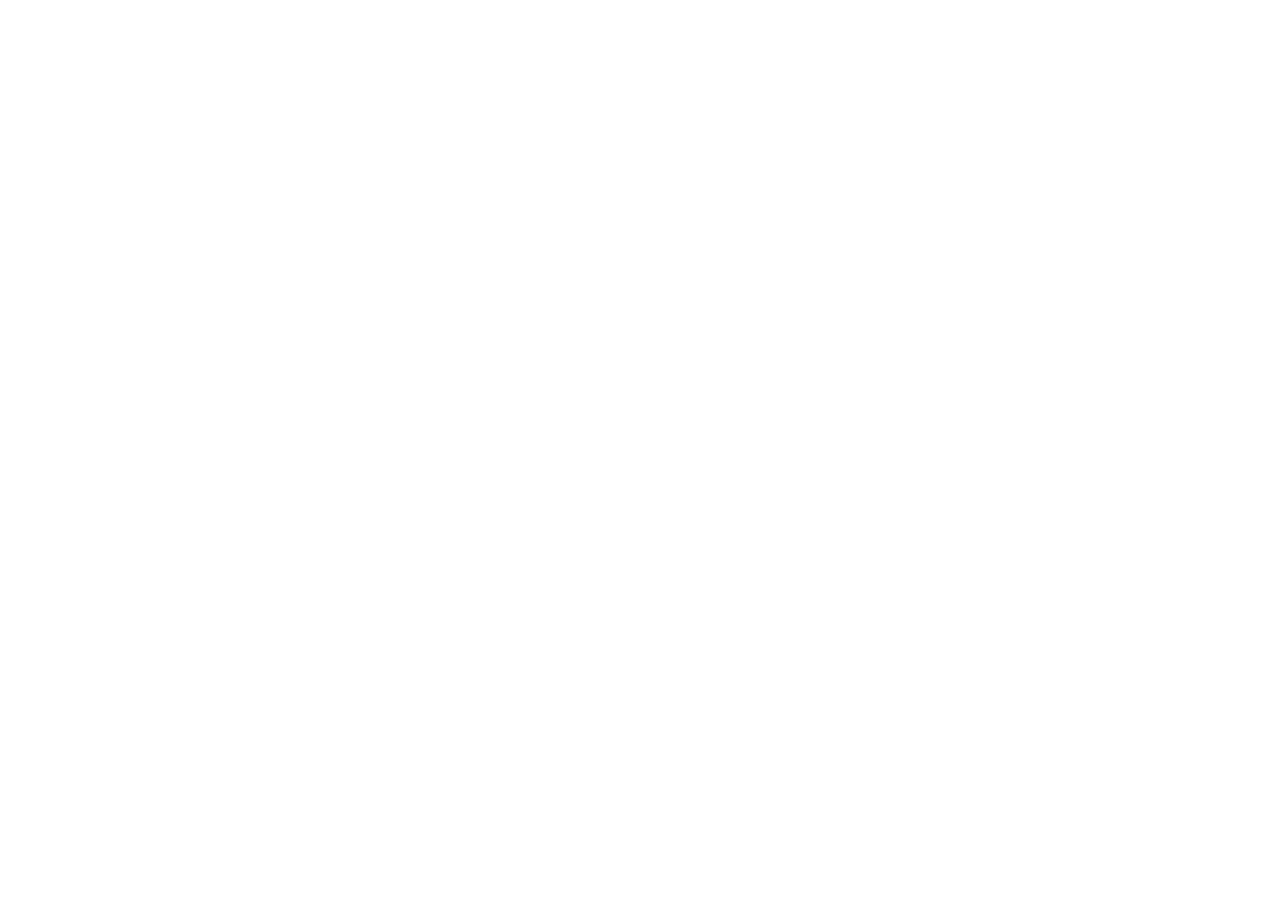
==== about_us.html @ 767f6a46 "update structure and component and custome some style" ====
<!DOCTYPE html>
<html lang="en">
<head>
    <meta charset="UTF-8">
    <meta name="viewport" content="width=device-width, initial-scale=1.0">
    <title>About Us</title>
</head>
<body>
    
</body>
</html>
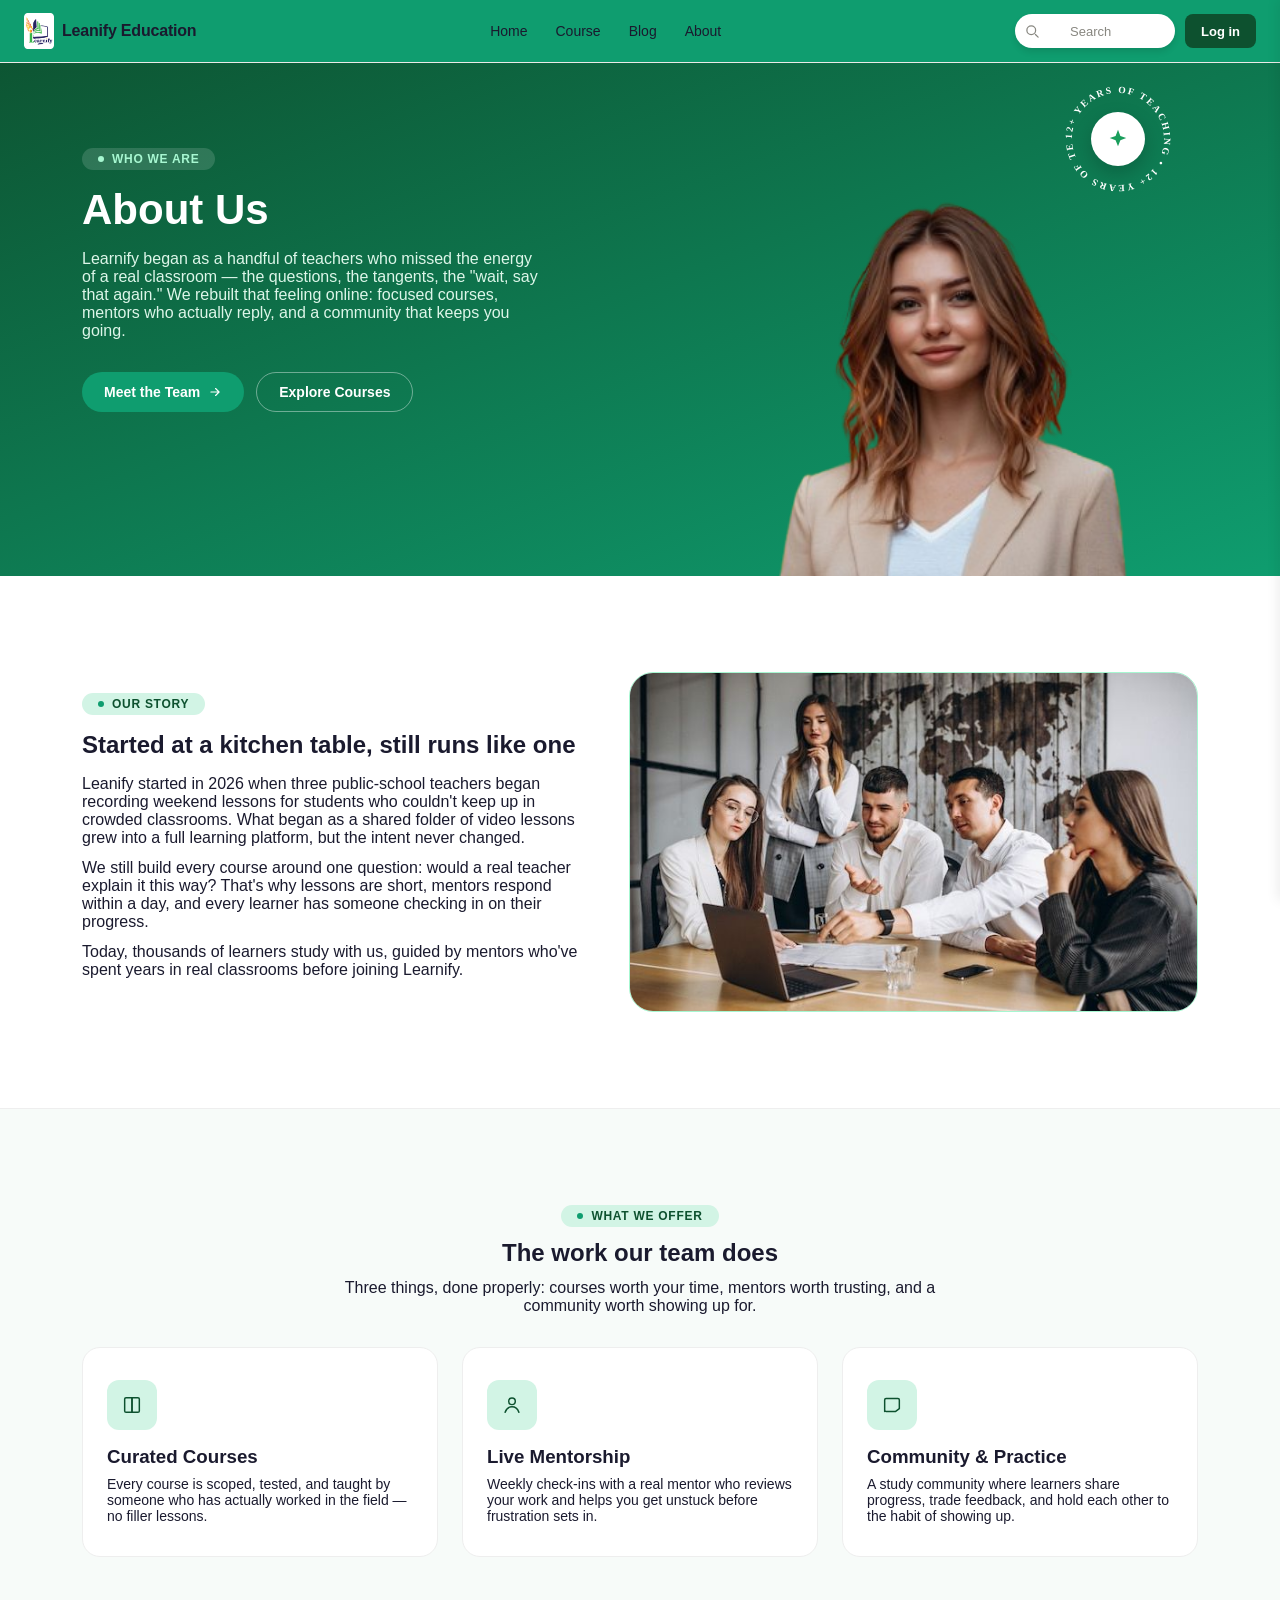
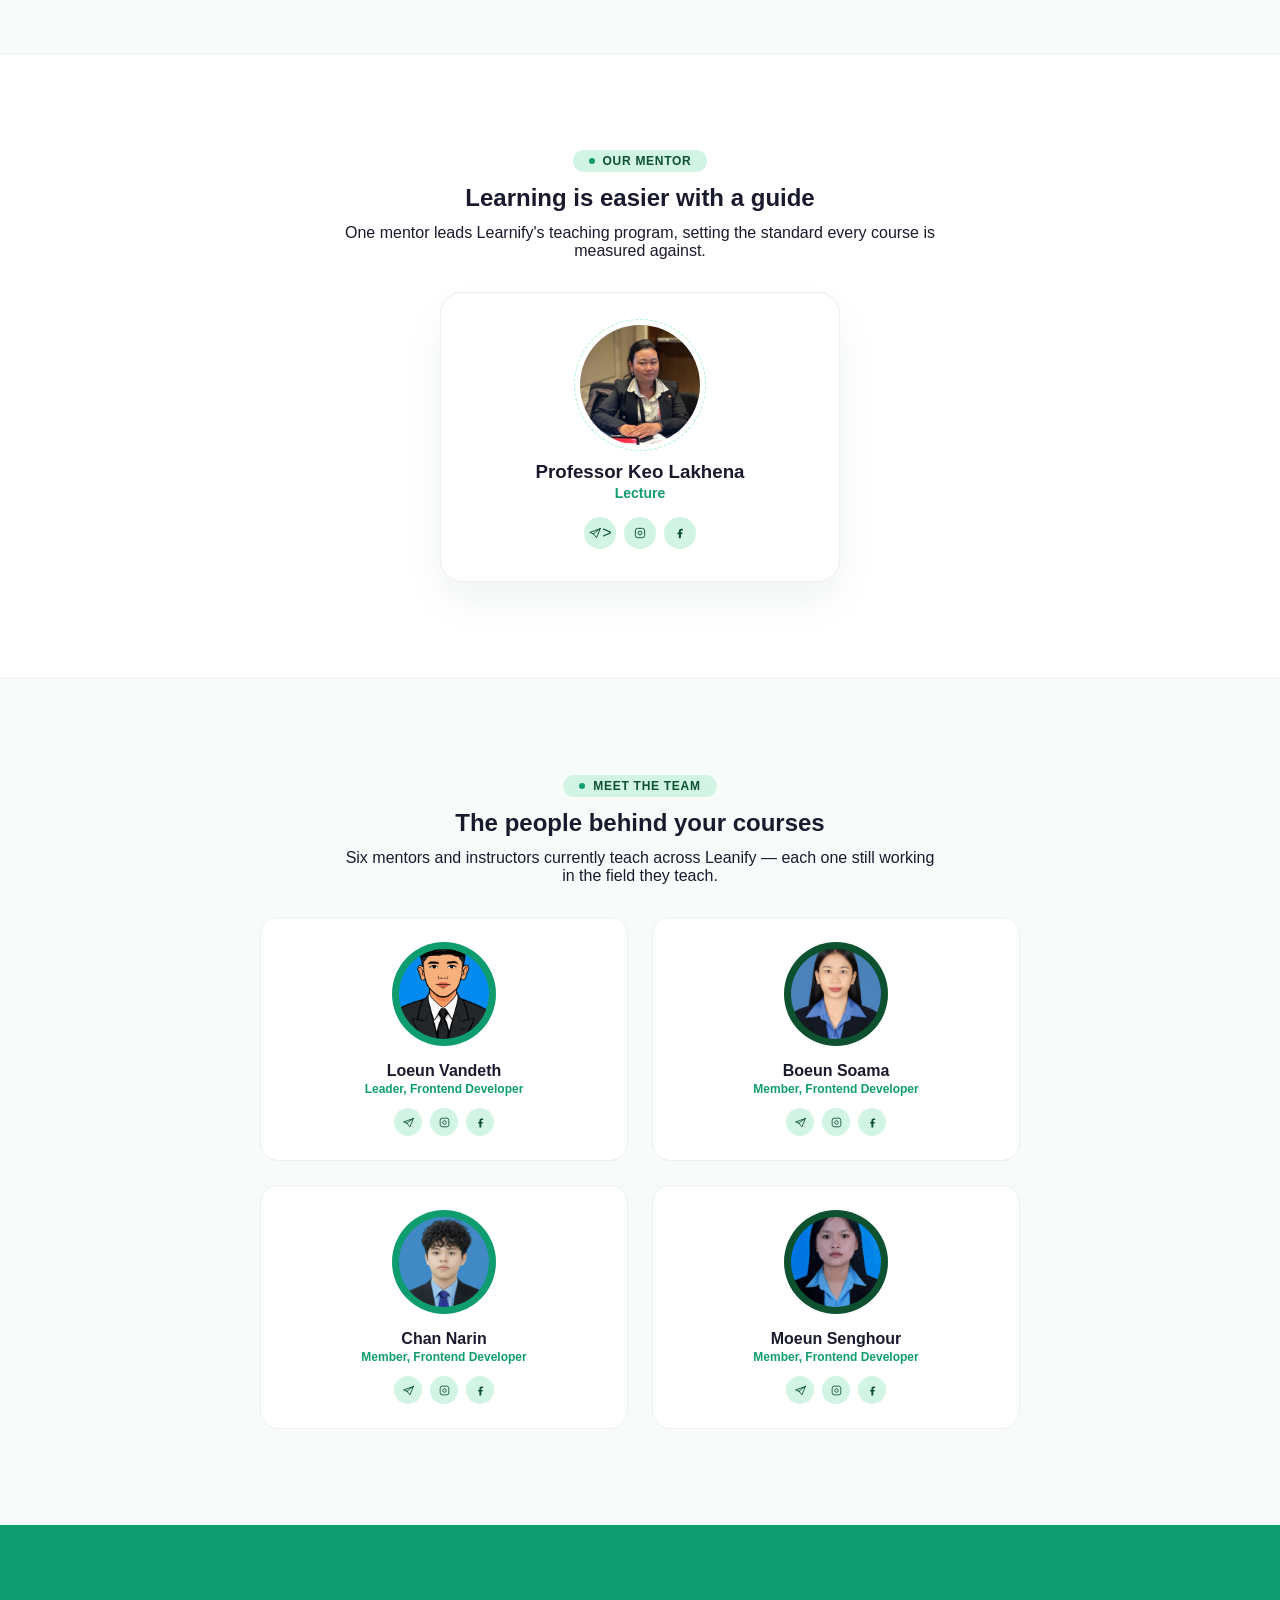
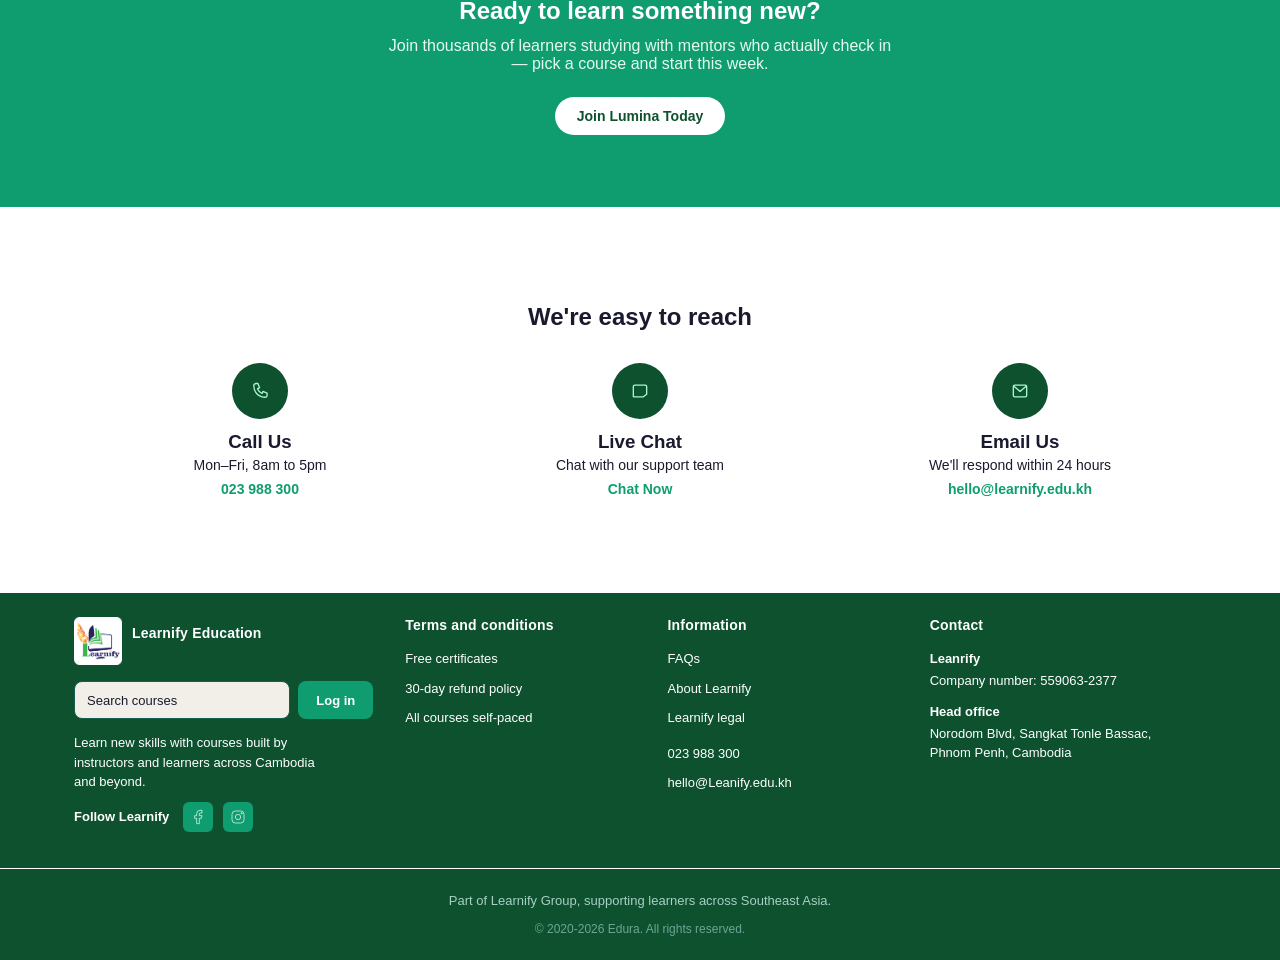
==== commit 009b683a: "." ====
--- a/about_us.html
+++ b/about_us.html
@@ -1,11 +1,338 @@
-<!DOCTYPE html>
+<!doctype html>
 <html lang="en">
-<head>
-    <meta charset="UTF-8">
-    <meta name="viewport" content="width=device-width, initial-scale=1.0">
+  <head>
+    <meta charset="UTF-8" />
+    <meta name="viewport" content="width=device-width, initial-scale=1.0" />
     <title>About Us</title>
-</head>
-<body>
-    
-</body>
-</html>+    <link rel="stylesheet" href="./css/main.css" />
+  </head>
+  <body>
+    <!-- header -->
+    <header id="navigetion_bar"></header>
+
+    <main>
+      <section class="hero-about">
+        <div class="wrap-about hero-grid-about">
+          <div>
+            <span class="eyebrow-about"
+              ><span class="eyebrow-dot-about"></span>Who we are</span
+            >
+            <h1>About Us</h1>
+            <p>
+              Learnify began as a handful of teachers who missed the energy of a
+              real classroom — the questions, the tangents, the "wait, say that
+              again." We rebuilt that feeling online: focused courses, mentors
+              who actually reply, and a community that keeps you going.
+            </p>
+            <div class="hero-buttons-about">
+              <a href="#team-about" class="btn-about">
+                Meet the Team
+                <svg width="14" height="14" viewBox="0 0 24 24" fill="none">
+                  <path
+                    d="M5 12h14M13 6l6 6-6 6"
+                    stroke="currentColor"
+                    stroke-width="2"
+                    stroke-linecap="round"
+                    stroke-linejoin="round"
+                  />
+                </svg>
+              </a>
+              <a href="./course_list.html" class="btn-about btn-outline-about"
+                >Explore Courses</a
+              >
+            </div>
+          </div>
+          <div class="hero-art-about">
+            <div class="badge-core-about">
+              <svg width="22" height="22" viewBox="0 0 24 24" fill="none">
+                <path
+                  d="M12 2l2.6 6.6L21 11l-6.4 2.4L12 20l-2.6-6.6L3 11l6.4-2.4L12 2Z"
+                  fill="#1a9e5c"
+                />
+              </svg>
+            </div>
+            <svg class="badge-spin-about" viewBox="0 0 118 118">
+              <path
+                id="circlePath-about"
+                fill="none"
+                d="M59,59 m-46,0 a46,46 0 1,1 92,0 a46,46 0 1,1 -92,0"
+              />
+              <text
+                font-family="Poppins"
+                font-size="9.6"
+                font-weight="600"
+                fill="#ffffff"
+                letter-spacing="2"
+              >
+                <textPath href="#circlePath-about">
+                  12+ YEARS OF TEACHING • 12+ YEARS OF TEACHING •
+                </textPath>
+              </text>
+            </svg>
+            <img src="./public/page/aboutpage/banner(1).png" alt="">
+          </div>
+        </div>
+      </section>
+
+      <section class="story-about">
+        <div class="wrap-about story-grid-about">
+          <div>
+            <span class="eyebrow-about"
+              ><span class="eyebrow-dot-about"></span>Our story</span
+            >
+            <h2>Started at a kitchen table, still runs like one</h2>
+            <p>
+              Leanify started in 2026 when three public-school teachers began
+              recording weekend lessons for students who couldn't keep up in
+              crowded classrooms. What began as a shared folder of video lessons
+              grew into a full learning platform, but the intent never changed.
+            </p>
+            <p>
+              We still build every course around one question: would a real
+              teacher explain it this way? That's why lessons are short, mentors
+              respond within a day, and every learner has someone checking in on
+              their progress.
+            </p>
+            <p>
+              Today, thousands of learners study with us, guided by mentors
+              who've spent years in real classrooms before joining Learnify.
+            </p>
+          </div>
+          <div class="story-art-about">
+            <img src="./public/page/discussion.jpg" alt="">
+          </div>
+        </div>
+      </section>
+
+      <section class="services-about">
+        <div class="wrap-about">
+          <div class="section-head-about">
+            <span class="eyebrow-about"
+              ><span class="eyebrow-dot-about"></span>What we offer</span
+            >
+            <h2>The work our team does</h2>
+            <p>
+              Three things, done properly: courses worth your time, mentors
+              worth trusting, and a community worth showing up for.
+            </p>
+          </div>
+          <div class="service-grid-about">
+            <div class="card-about">
+              <div class="card-icon-about">
+                <svg width="22" height="22" viewBox="0 0 24 24" fill="none">
+                  <path
+                    d="M4 5.5C4 4.7 4.7 4 5.5 4H12v16H5.5c-.8 0-1.5-.7-1.5-1.5v-13Z"
+                    stroke="currentColor"
+                    stroke-width="1.6"
+                    stroke-linejoin="round"
+                  />
+                  <path
+                    d="M20 5.5c0-.8-.7-1.5-1.5-1.5H12v16h6.5c.8 0 1.5-.7 1.5-1.5v-13Z"
+                    stroke="currentColor"
+                    stroke-width="1.6"
+                    stroke-linejoin="round"
+                  />
+                </svg>
+              </div>
+              <h3>Curated Courses</h3>
+              <p>
+                Every course is scoped, tested, and taught by someone who has
+                actually worked in the field — no filler lessons.
+              </p>
+            </div>
+            <div class="card-about">
+              <div class="card-icon-about">
+                <svg width="22" height="22" viewBox="0 0 24 24" fill="none">
+                  <circle
+                    cx="12"
+                    cy="8"
+                    r="3.6"
+                    stroke="currentColor"
+                    stroke-width="1.6"
+                  />
+                  <path
+                    d="M4.5 20c1.4-4 4.4-6 7.5-6s6.1 2 7.5 6"
+                    stroke="currentColor"
+                    stroke-width="1.6"
+                    stroke-linecap="round"
+                  />
+                </svg>
+              </div>
+              <h3>Live Mentorship</h3>
+              <p>
+                Weekly check-ins with a real mentor who reviews your work and
+                helps you get unstuck before frustration sets in.
+              </p>
+            </div>
+            <div class="card-about">
+              <div class="card-icon-about">
+                <svg width="22" height="22" viewBox="0 0 24 24" fill="none">
+                  <path
+                    d="M4 19V6.5C4 5.7 4.7 5 5.5 5h13c.8 0 1.5.7 1.5 1.5V16l-4 3H5.5A1.5 1.5 0 0 1 4 17.5Z"
+                    stroke="currentColor"
+                    stroke-width="1.6"
+                    stroke-linejoin="round"
+                  />
+                </svg>
+              </div>
+              <h3>Community & Practice</h3>
+              <p>
+                A study community where learners share progress, trade feedback,
+                and hold each other to the habit of showing up.
+              </p>
+            </div>
+          </div>
+        </div>
+      </section>
+
+      <section class="mentor-about">
+        <div class="wrap-about">
+          <div class="section-head-about">
+            <span class="eyebrow-about"
+              ><span class="eyebrow-dot-about"></span>Our mentor</span
+            >
+            <h2>Learning is easier with a guide</h2>
+            <p>
+              One mentor leads Learnify's teaching program, setting the standard
+              every course is measured against.
+            </p>
+          </div>
+          <div class="mentor-card-about">
+            <div class="avatar-about">
+              <img src="./public/page/homepage/lecture.jpg" alt="" />
+            </div>
+            <h3>Professor Keo Lakhena</h3>
+            <span class="role-about">Lecture</span>
+            <div class="social-row-about">
+              <a class="social-dot-about" href="#"
+                ><svg width="14" height="14" viewBox="0 0 24 24" fill="none">
+                  <path
+                    d="M21 4.5 3 11l6 2.3M21 4.5 14.7 20l-5.7-6.7M21 4.5 9 13.3"
+                    stroke="currentColor"
+                    stroke-width="1.6"
+                    stroke-linecap="round"
+                    stroke-linejoin="round"
+                  /></svg>
+              ></a>
+              <a class="social-dot-about" href="#"
+                ><svg width="14" height="14" viewBox="0 0 24 24" fill="none">
+                  <path
+                    d="M16 4H8a4 4 0 0 0-4 4v8a4 4 0 0 0 4 4h8a4 4 0 0 0 4-4V8a4 4 0 0 0-4-4Z"
+                    stroke="currentColor"
+                    stroke-width="1.6"
+                  />
+                  <circle
+                    cx="12"
+                    cy="12"
+                    r="3.2"
+                    stroke="currentColor"
+                    stroke-width="1.6"
+                  /></svg
+              ></a>
+              <a class="social-dot-about" href="#"
+                ><svg width="14" height="14" viewBox="0 0 24 24" fill="none">
+                  <path
+                    d="M13.5 21v-7h2.3l.4-3H13.5V9c0-.9.2-1.5 1.6-1.5h1.7V4.8C16.5 4.7 15.5 4.6 14.3 4.6c-2.5 0-4.3 1.5-4.3 4.3V11H7.7v3h2.3v7h3.5Z"
+                    fill="currentColor"
+                  /></svg
+              ></a>
+            </div>
+          </div>
+        </div>
+      </section>
+
+      <section class="team-about" id="team-about">
+        <div class="wrap-about">
+          <div class="section-head-about">
+            <span class="eyebrow-about"
+              ><span class="eyebrow-dot-about"></span>Meet the team</span
+            >
+            <h2>The people behind your courses</h2>
+            <p>
+              Six mentors and instructors currently teach across Leanify — each
+              one still working in the field they teach.
+            </p>
+          </div>
+          <div class="team-grid-about" id="teamGrid-about"></div>
+        </div>
+      </section>
+
+      <section class="cta-banner-about">
+        <div class="wrap-about">
+          <h2>Ready to learn something new?</h2>
+          <p>
+            Join thousands of learners studying with mentors who actually check
+            in — pick a course and start this week.
+          </p>
+          <a href="#" class="btn-about">Join Lumina Today</a>
+        </div>
+      </section>
+
+      <section class="contact-about">
+        <div class="wrap-about">
+          <h2>We're easy to reach</h2>
+          <div class="contact-grid-about">
+            <div>
+              <div class="contact-icon-about">
+                <svg width="20" height="20" viewBox="0 0 24 24" fill="none">
+                  <path
+                    d="M6.5 3h3l2 5-2.5 1.5a11 11 0 0 0 5.5 5.5L15.5 12.5l5 2v3a2 2 0 0 1-2 2C10.4 19.5 4.5 13.6 4.5 5.5a2 2 0 0 1 2-2Z"
+                    stroke="currentColor"
+                    stroke-width="1.6"
+                    stroke-linejoin="round"
+                  />
+                </svg>
+              </div>
+              <h3>Call Us</h3>
+              <p class="detail-about">Mon–Fri, 8am to 5pm</p>
+              <p class="action-about">023 988 300</p>
+            </div>
+            <div>
+              <div class="contact-icon-about">
+                <svg width="20" height="20" viewBox="0 0 24 24" fill="none">
+                  <path
+                    d="M4 19V6.5C4 5.7 4.7 5 5.5 5h13c.8 0 1.5.7 1.5 1.5V16l-4 3H5.5A1.5 1.5 0 0 1 4 17.5Z"
+                    stroke="currentColor"
+                    stroke-width="1.6"
+                    stroke-linejoin="round"
+                  />
+                </svg>
+              </div>
+              <h3>Live Chat</h3>
+              <p class="detail-about">Chat with our support team</p>
+              <p class="action-about">Chat Now</p>
+            </div>
+            <div>
+              <div class="contact-icon-about">
+                <svg width="20" height="20" viewBox="0 0 24 24" fill="none">
+                  <path
+                    d="M4 6.5C4 5.7 4.7 5 5.5 5h13c.8 0 1.5.7 1.5 1.5v11c0 .8-.7 1.5-1.5 1.5h-13A1.5 1.5 0 0 1 4 17.5v-11Z"
+                    stroke="currentColor"
+                    stroke-width="1.6"
+                  />
+                  <path
+                    d="M5 6.5l7 6 7-6"
+                    stroke="currentColor"
+                    stroke-width="1.6"
+                    stroke-linecap="round"
+                    stroke-linejoin="round"
+                  />
+                </svg>
+              </div>
+              <h3>Email Us</h3>
+              <p class="detail-about">We'll respond within 24 hours</p>
+              <p class="action-about">hello@learnify.edu.kh</p>
+            </div>
+          </div>
+        </div>
+      </section>
+    </main>
+
+    <!-- footer -->
+    <footer id="footer"></footer>
+    <!-- script -->
+    <script src="./js/about.js"></script>
+    <script src="./components/navBar.js"></script>
+    <script src="./components/footer.js"></script>
+  </body>
+</html>
--- a/css/main.css
+++ b/css/main.css
@@ -0,0 +1,16 @@
+/* component */
+@import url("./components/footer.css");
+@import url("./components/navbar.css");
+
+/* custome style */
+@import url("./variables/color.css");
+@import url("./variables/typograpgy.css");
+@import url("./variables/spacing.css");
+
+/* style page */
+@import url("./pages/index.css");
+@import url("./pages/course.css");
+@import url("./pages/blog.css");
+@import url("./pages/about.css");
+@import url("./pages/login.css");
+@import url("./pages/signup.css");
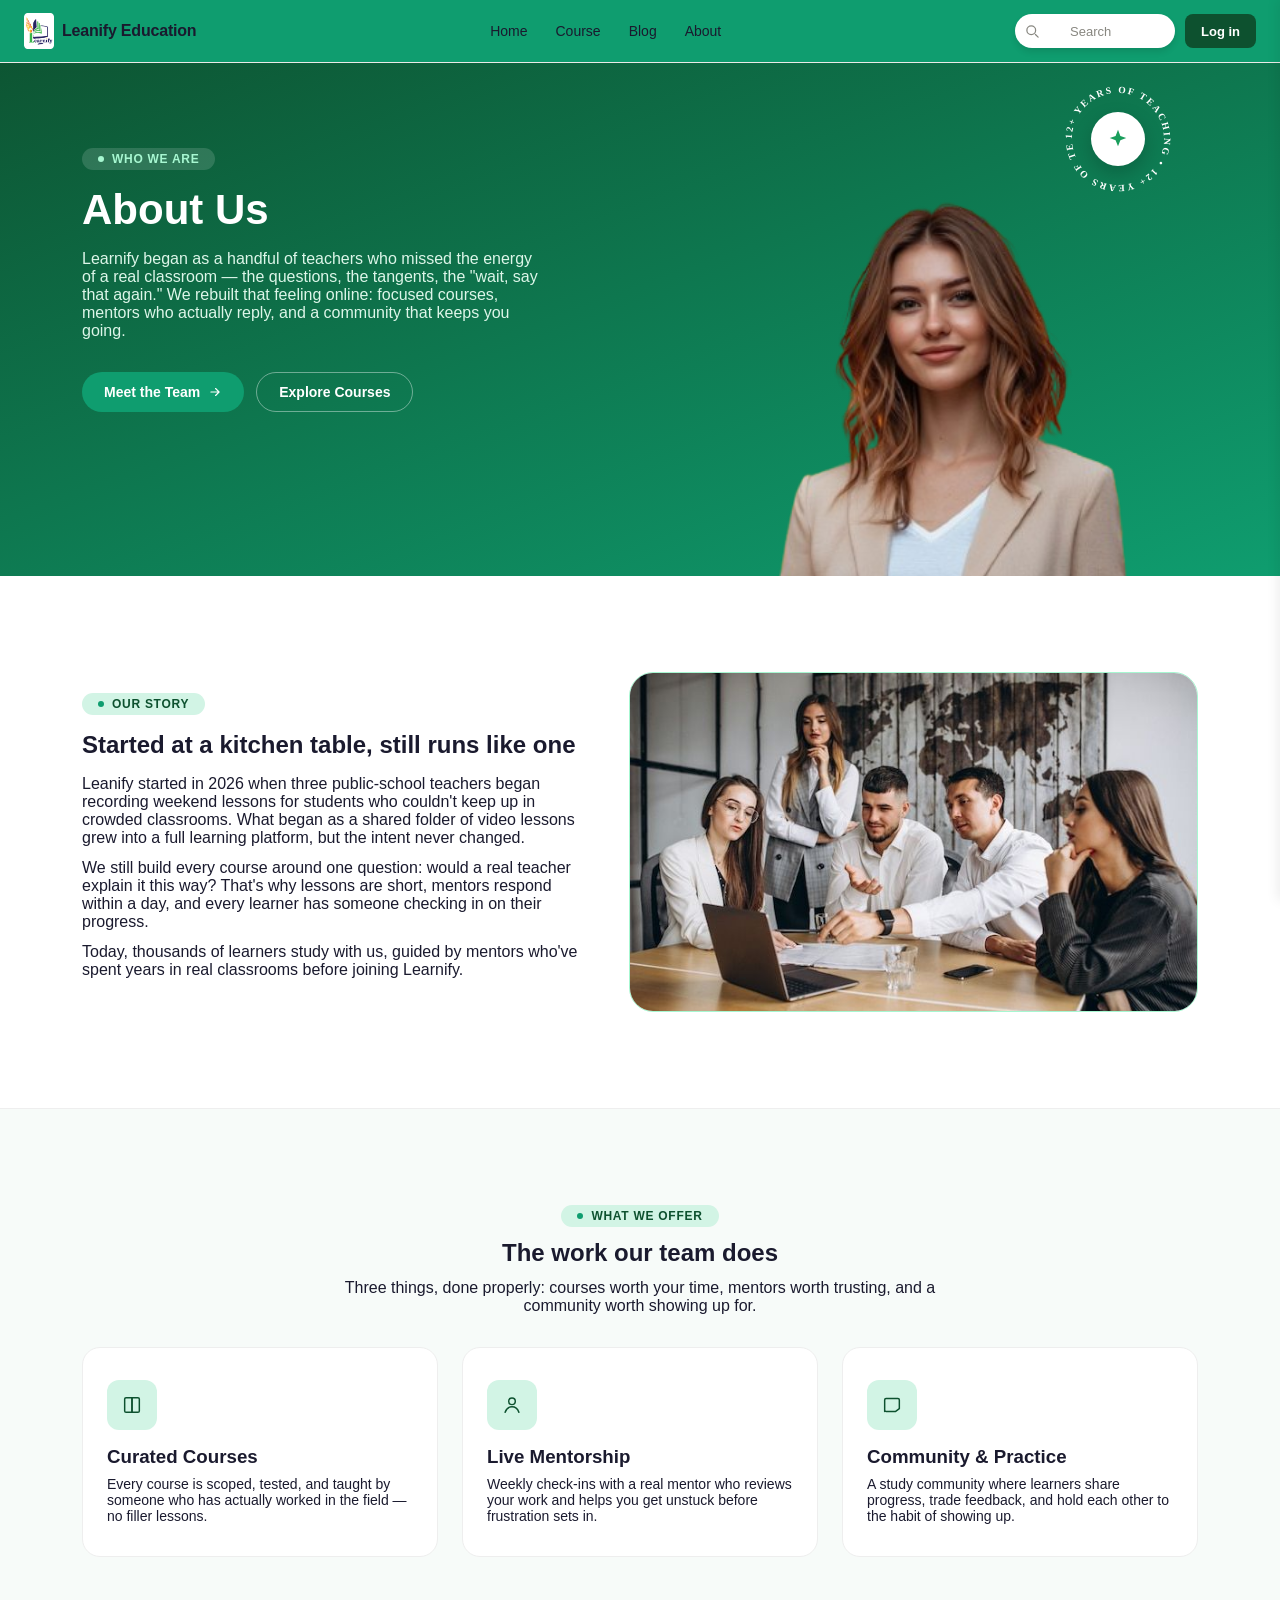
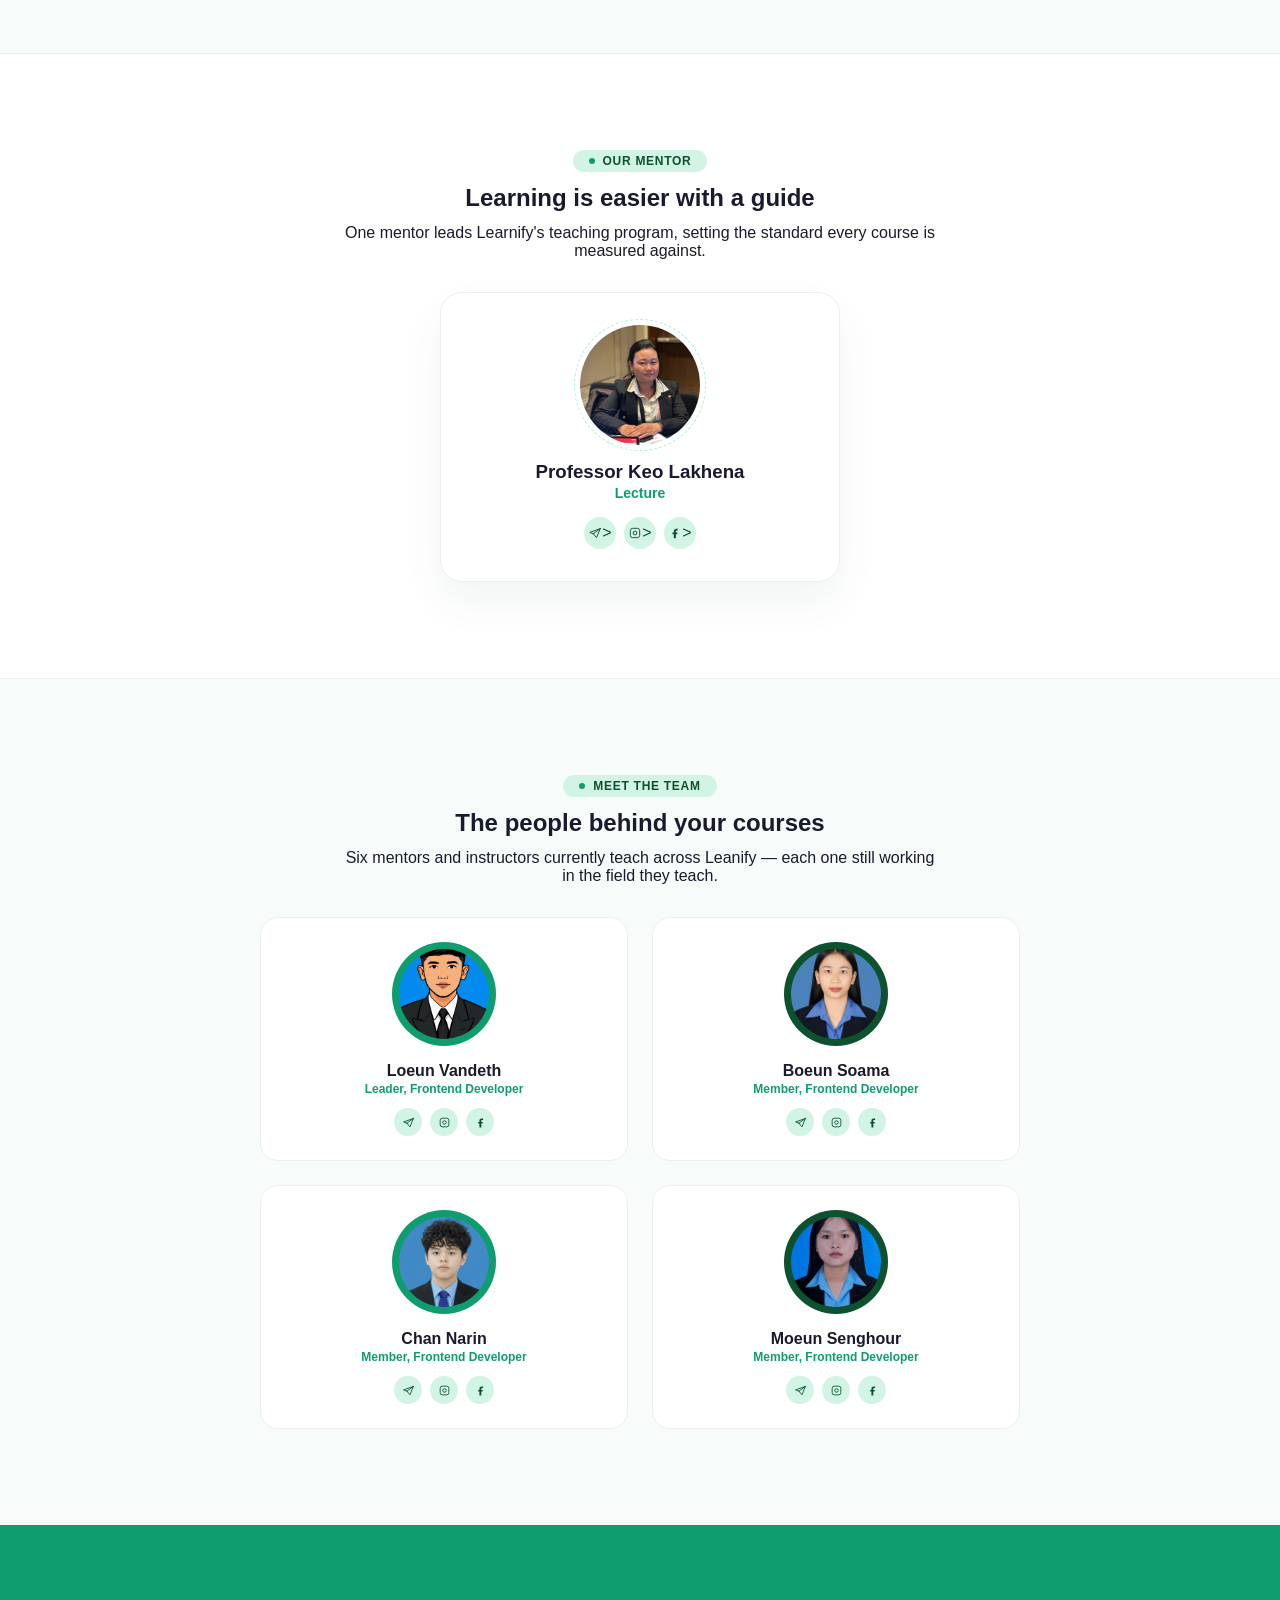
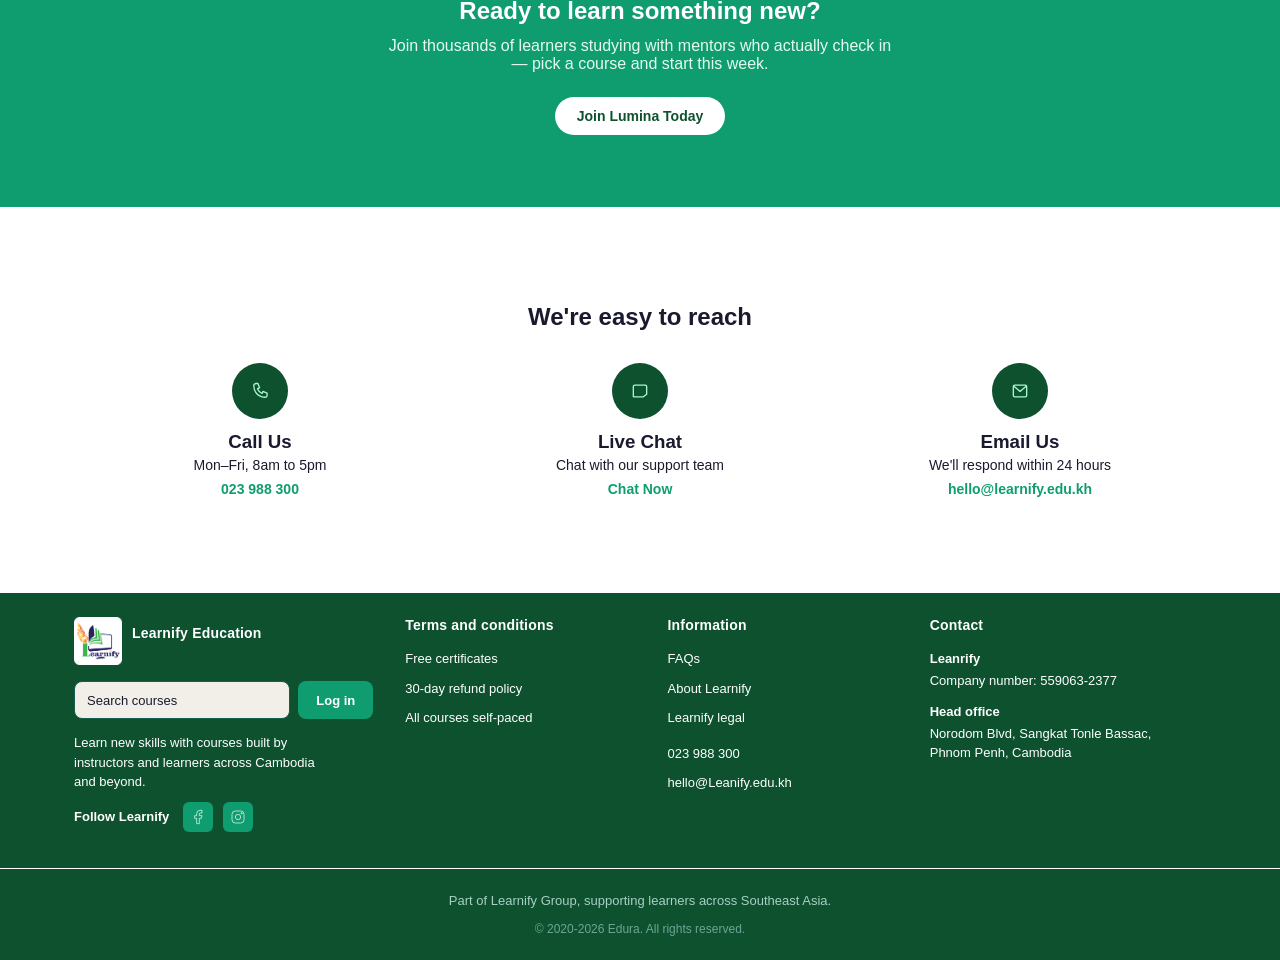
==== commit 676a0919: "." ====
--- a/about_us.html
+++ b/about_us.html
@@ -227,14 +227,14 @@
                     r="3.2"
                     stroke="currentColor"
                     stroke-width="1.6"
-                  /></svg
+                  /></svg>
               ></a>
               <a class="social-dot-about" href="#"
                 ><svg width="14" height="14" viewBox="0 0 24 24" fill="none">
                   <path
                     d="M13.5 21v-7h2.3l.4-3H13.5V9c0-.9.2-1.5 1.6-1.5h1.7V4.8C16.5 4.7 15.5 4.6 14.3 4.6c-2.5 0-4.3 1.5-4.3 4.3V11H7.7v3h2.3v7h3.5Z"
                     fill="currentColor"
-                  /></svg
+                  /></svg>
               ></a>
             </div>
           </div>
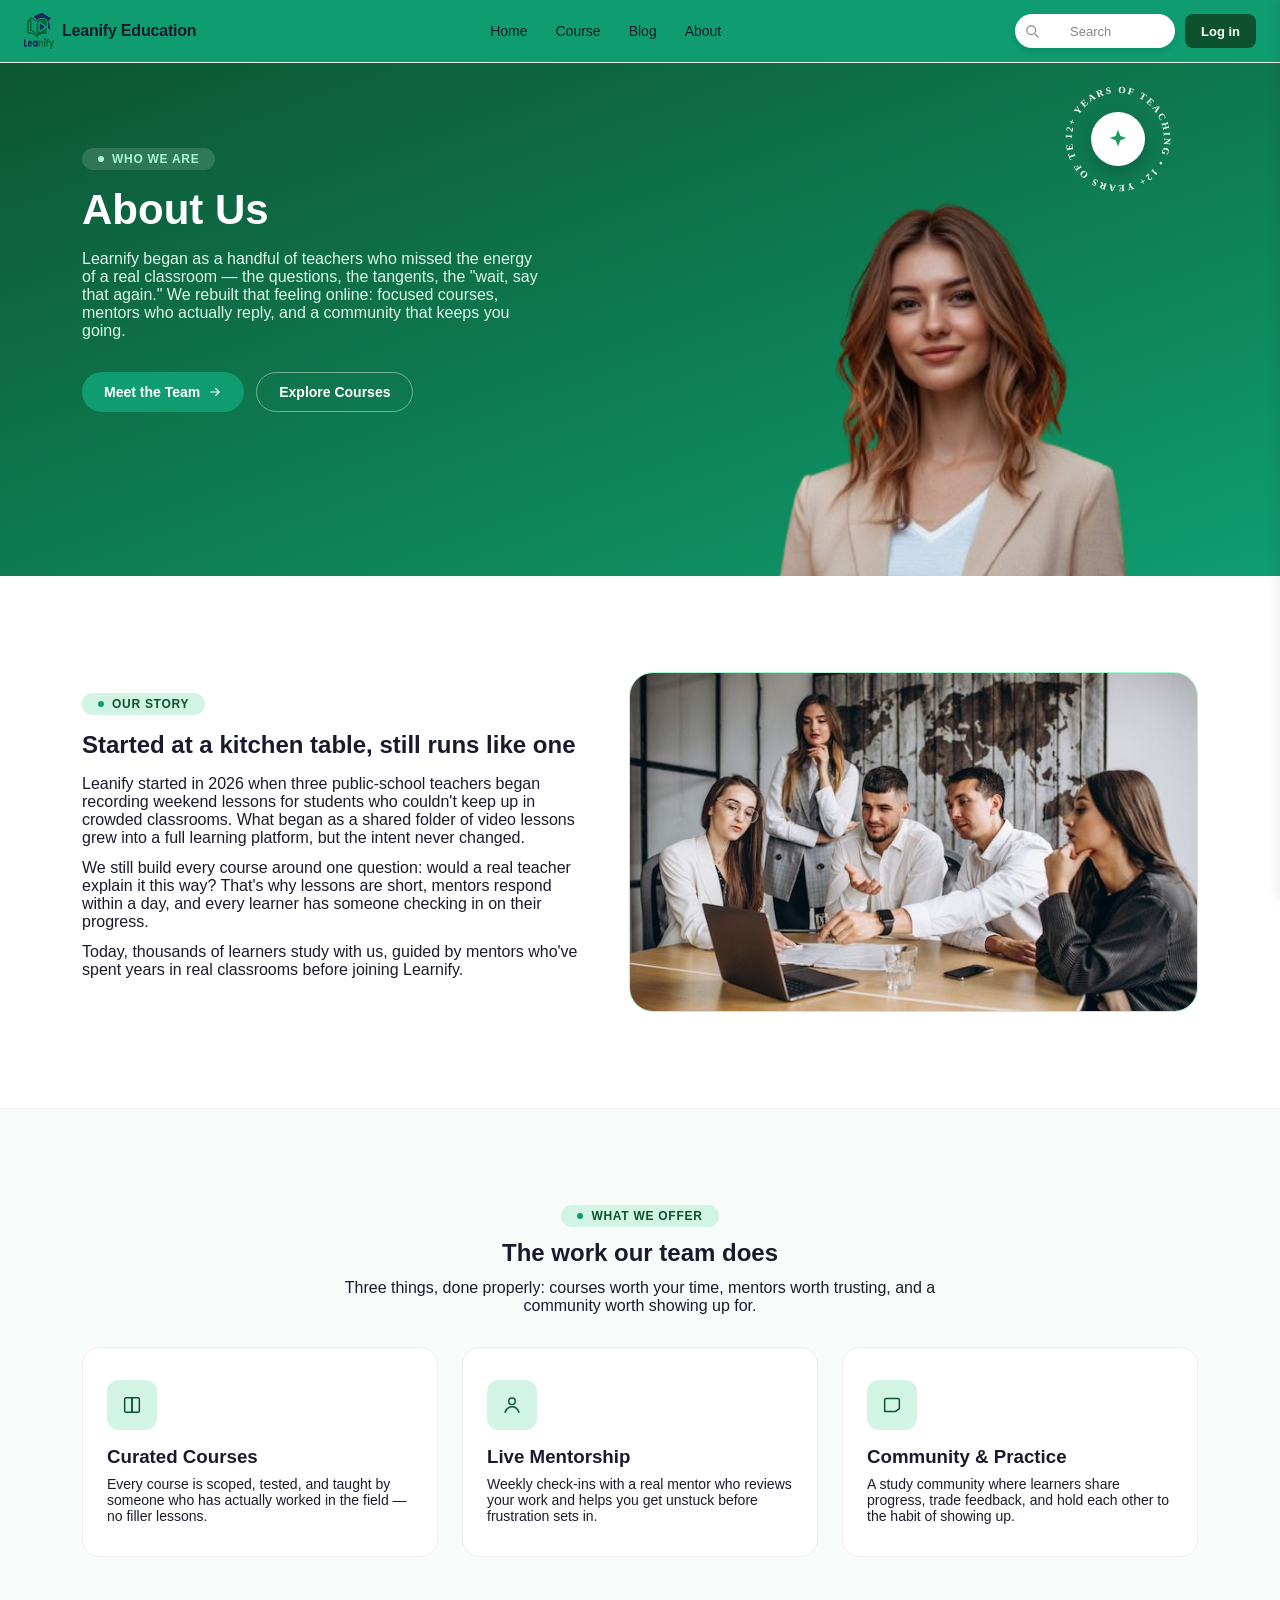
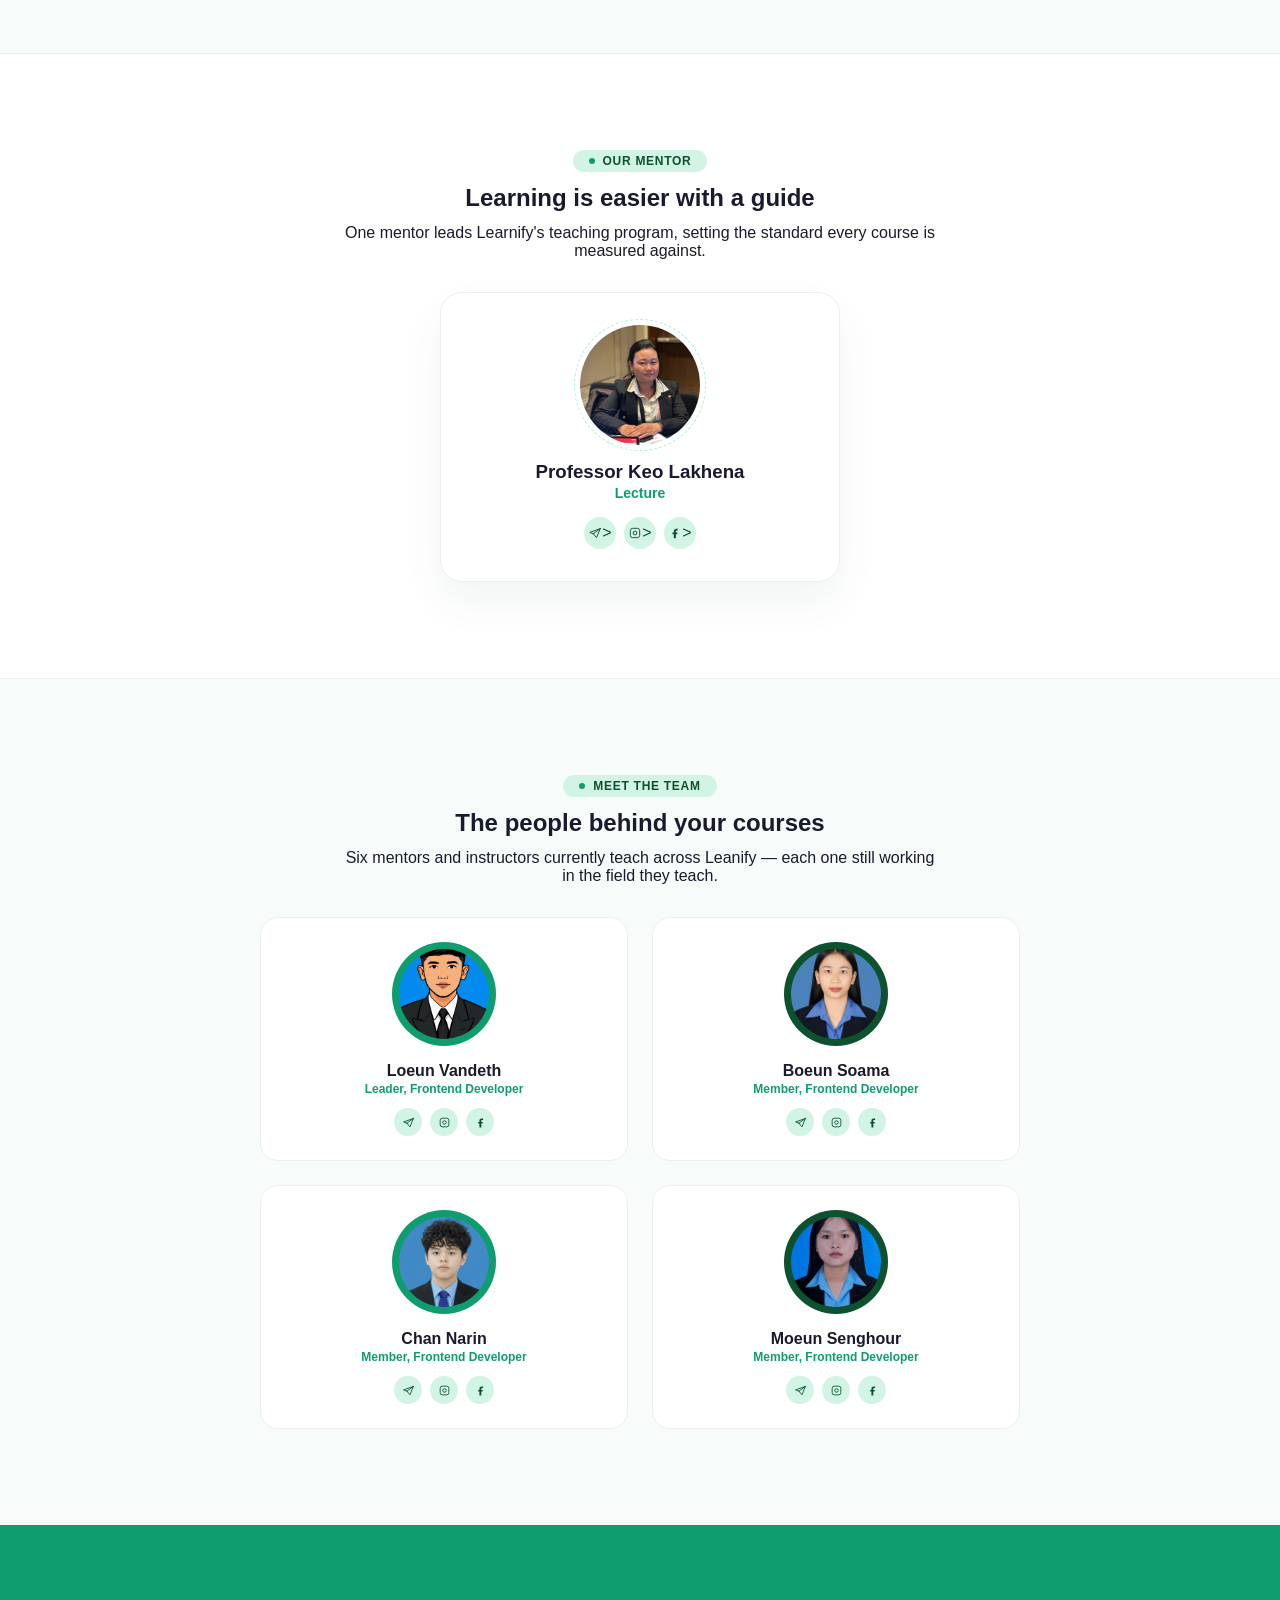
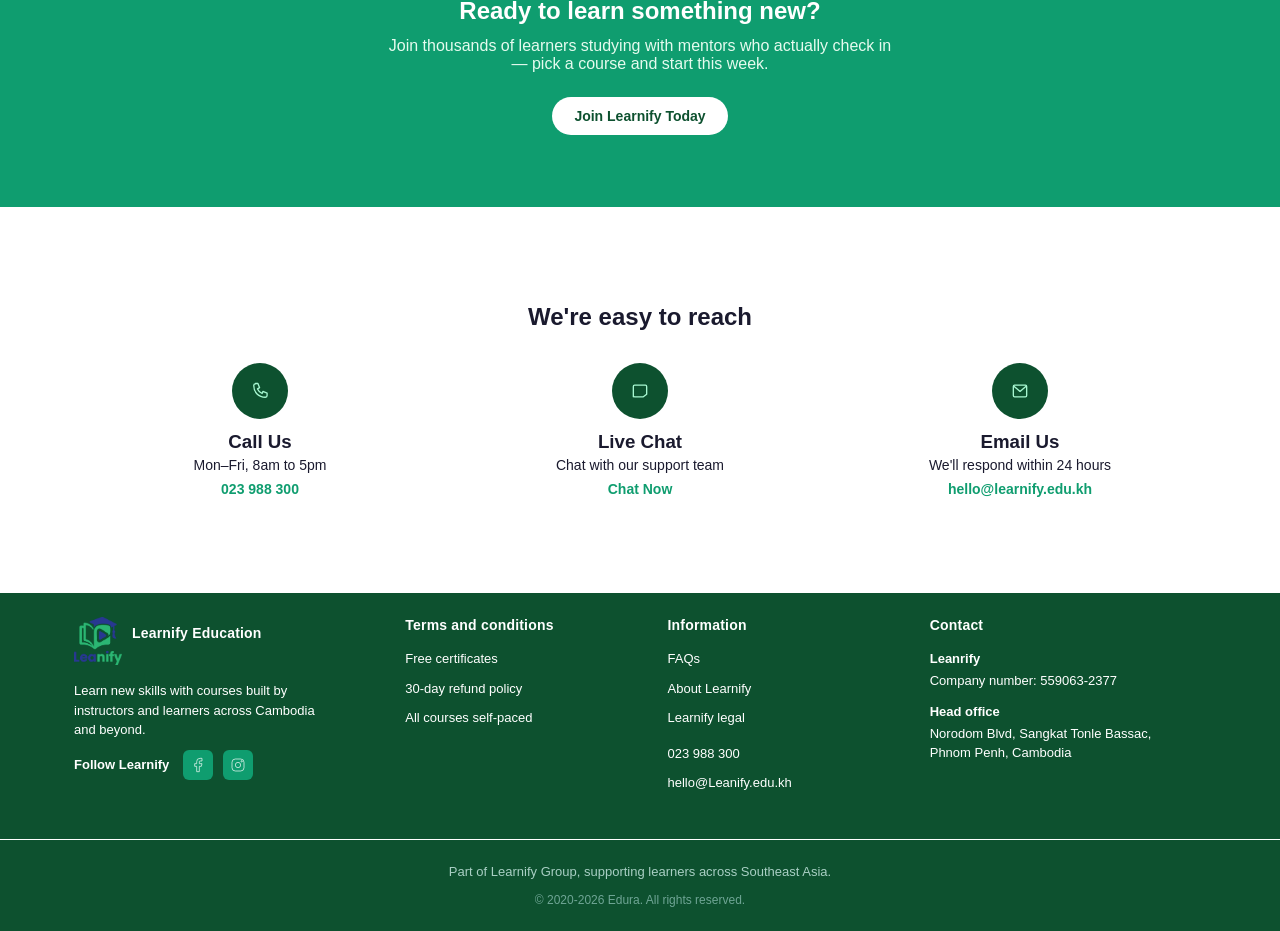
==== commit 64a5f627: "." ====
--- a/about_us.html
+++ b/about_us.html
@@ -3,7 +3,8 @@
   <head>
     <meta charset="UTF-8" />
     <meta name="viewport" content="width=device-width, initial-scale=1.0" />
-    <title>About Us</title>
+    <title>Learnify Education - About Us</title>
+    <link rel="icon" type="image/png" href="./public/Leanify logo (1).png">
     <link rel="stylesheet" href="./css/main.css" />
   </head>
   <body>
@@ -264,7 +265,7 @@
             Join thousands of learners studying with mentors who actually check
             in — pick a course and start this week.
           </p>
-          <a href="#" class="btn-about">Join Lumina Today</a>
+          <a href="#" class="btn-about">Join Learnify Today</a>
         </div>
       </section>
 
